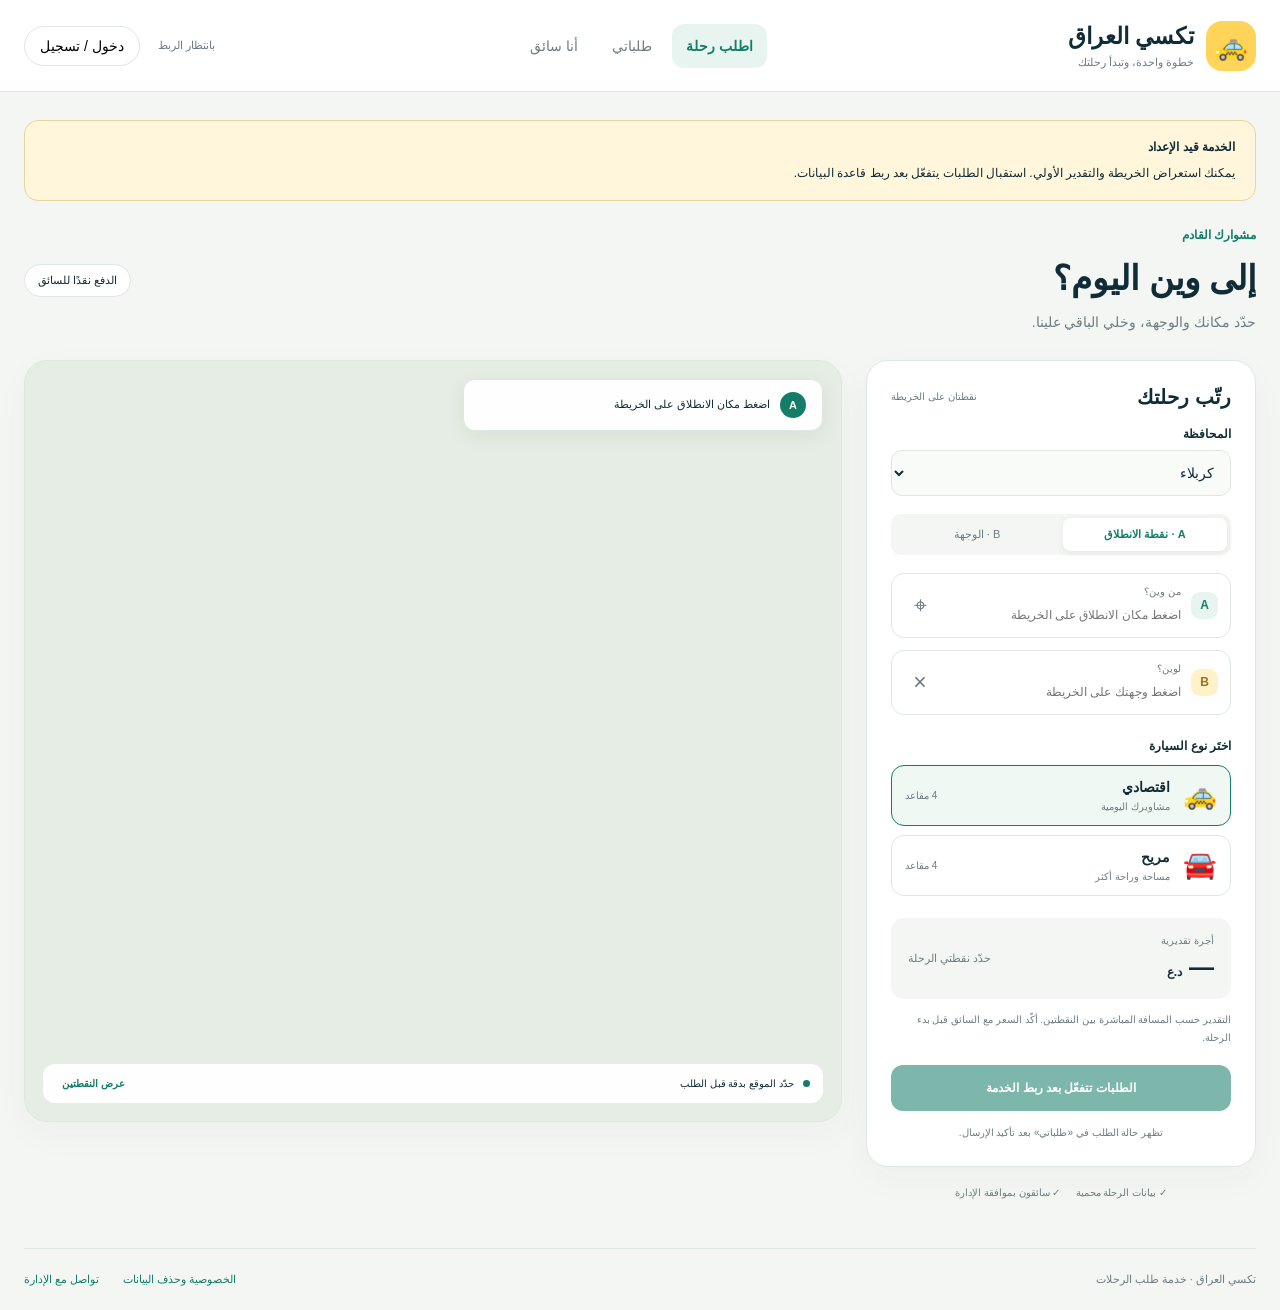
==== index.html @ 9243e73b "Add files via upload" ====
<!doctype html>
<html lang="ar" dir="rtl">
<head>
<meta charset="utf-8">
<meta name="viewport" content="width=device-width, initial-scale=1, viewport-fit=cover">
<meta name="theme-color" content="#102c37">
<meta name="description" content="تكسي العراق لطلب الرحلات ومتابعتها بين الزبون والسائق.">
<title>تكسي العراق — رحلتك تبدأ هنا</title>
<link rel="stylesheet" href="vendor/leaflet.css">
<link rel="stylesheet" href="styles.css">
<script defer src="vendor/leaflet.js"></script>
<script defer src="vendor/supabase.js"></script>
<script defer src="config.js"></script>
<script defer src="app.js"></script>
</head>
<body>
<header class="topbar">
 <a href="#book" class="brand" data-view="book"><span class="brand-icon">🚕</span><span>تكسي العراق<small>خطوة واحدة، وتبدأ رحلتك</small></span></a>
 <nav class="desktop-nav" aria-label="التنقل الرئيسي">
  <button data-view="book" class="selected">اطلب رحلة</button><button data-view="orders">طلباتي</button><button data-view="driver">أنا سائق</button><button data-view="admin" class="admin-only" hidden>الإدارة</button>
 </nav>
 <div class="header-actions"><span id="connectionBadge" class="connection">بانتظار الربط</span><button id="accountButton" class="avatar-button" data-action="account">دخول / تسجيل</button></div>
</header>
<main class="shell">
 <aside id="setupNotice" class="notice" hidden><strong>الخدمة قيد الإعداد</strong><span>يمكنك استعراض الخريطة والتقدير الأولي. استقبال الطلبات يتفعّل بعد ربط قاعدة البيانات.</span></aside>
 <section data-page="book" class="page">
  <div class="page-heading"><div><p class="eyebrow">مشوارك القادم</p><h1>إلى وين اليوم؟</h1><p>حدّد مكانك والوجهة، وخلي الباقي علينا.</p></div><span class="pill">الدفع نقدًا للسائق</span></div>
  <div class="booking-grid">
   <div class="booking-column">
    <section id="currentRide" class="card" hidden></section>
    <section class="card booking-card" id="bookingFields">
     <div class="card-title"><h2>رتّب رحلتك</h2><span class="step-label">نقطتان على الخريطة</span></div>
     <label class="field">المحافظة<select id="regionSelect"></select></label>
     <div class="map-mode" role="group" aria-label="اختيار نقطة الخريطة"><button data-map-mode="pickup" class="active">A · نقطة الانطلاق</button><button data-map-mode="destination">B · الوجهة</button></div>
     <div class="route-field"><span class="route-dot pickup-dot">A</span><label>من وين؟<input id="pickup" maxlength="200" placeholder="اضغط مكان الانطلاق على الخريطة" autocomplete="off"></label><button type="button" class="icon-button" data-action="locate" aria-label="استخدم موقعي">⌖</button></div>
     <div class="route-field"><span class="route-dot destination-dot">B</span><label>لوين؟<input id="destination" maxlength="200" placeholder="اضغط وجهتك على الخريطة" autocomplete="off"></label><button type="button" class="icon-button" data-action="clear-route" aria-label="مسح النقطتين">×</button></div>
     <h3 class="small-heading">اختَر نوع السيارة</h3>
     <div class="service-options"><button data-service="economy" class="service active"><span>🚕</span><div><strong>اقتصادي</strong><small>مشاويرك اليومية</small></div><b>4 مقاعد</b></button><button data-service="comfort" class="service"><span>🚘</span><div><strong>مريح</strong><small>مساحة وراحة أكثر</small></div><b>4 مقاعد</b></button></div>
     <div class="fare-box"><div><small>أجرة تقديرية</small><strong id="fareValue">— <em>د.ع</em></strong></div><span id="distanceValue">حدّد نقطتي الرحلة</span></div>
     <p class="fine-print">التقدير حسب المسافة المباشرة بين النقطتين. أكّد السعر مع السائق قبل بدء الرحلة.</p>
     <button id="bookButton" class="button primary full" data-action="book">تأكيد طلب الرحلة <span>←</span></button>
     <p id="bookingHelp" class="muted centered">تظهر حالة الطلب في «طلباتي» بعد تأكيد الإرسال.</p>
    </section>
    <div class="trust-row"><span>✓ بيانات الرحلة محمية</span><span>✓ سائقون بموافقة الإدارة</span></div>
   </div>
   <section class="map-card"><div id="customerMap" aria-label="خريطة اختيار الانطلاق والوجهة"></div><div class="map-tip" id="mapTip"><b>A</b> اضغط مكان الانطلاق على الخريطة</div><div class="map-bottom"><span class="live-dot"></span> حدّد الموقع بدقة قبل الطلب <button data-action="fit-route">عرض النقطتين</button></div></section>
  </div>
 </section>
 <section data-page="orders" class="page" hidden><div class="page-heading"><div><p class="eyebrow">كل مشاويرك بمكان واحد</p><h1>طلباتي</h1><p>تابع السائق وحالة رحلتك.</p></div><button class="button outline" data-action="refresh">↻ تحديث</button></div><div id="customerOrdersList" class="ride-list"></div></section>
 <section data-page="driver" class="page" hidden>
  <div class="page-heading"><div><p class="eyebrow">شريك الطريق</p><h1>لوحة السائق</h1><p>طلبات محافظتك، ورحلتك الحالية، وحصيلتك.</p></div><button id="onlineToggle" class="button outline" data-action="online">غير متصل</button></div>
  <div id="driverGate" class="notice" hidden></div>
  <div id="driverContent" hidden>
   <div class="stats-grid"><article><small>رحلات مكتملة</small><strong id="statTrips">—</strong></article><article><small>قيمة رحلات اليوم</small><strong id="statToday">—</strong></article><article><small>قيمة الرحلات المكتملة</small><strong id="statEarnings">—</strong></article></div>
   <div class="driver-grid"><div><section class="card"><h2>رحلتك الحالية</h2><div id="driverCurrentOrder"></div></section><section class="card location-card"><div><h3>مشاركة موقعي أثناء العمل</h3><p>اختياري. يشوفه زبون الرحلة الحالية أثناء فتح الصفحة.</p></div><input id="shareLocation" type="checkbox" aria-label="مشاركة موقع السائق"></section><div id="driverMap" class="driver-map" aria-label="خريطة السائق"></div></div><section class="card"><div class="card-title"><h2>طلبات متاحة</h2><span class="pill" id="driverRegionLabel"></span></div><div id="driverAvailableOrders"></div></section></div>
   <section class="card history-card"><h2>سجل الرحلات <small class="muted">آخر 100 رحلة</small></h2><div id="driverHistory" class="ride-list"></div></section>
  </div>
 </section>
 <section data-page="profile" class="page" hidden><div class="page-heading"><div><p class="eyebrow">حسابك</p><h1>ملفي الشخصي</h1></div><button class="button outline" data-action="logout">تسجيل خروج</button></div><div id="profileGate"></div><form id="profileForm" class="card profile-form" hidden><p id="profileRole" class="pill"></p><label class="field">الاسم الكامل<input name="full_name" maxlength="80" required minlength="2" autocomplete="name"></label><label class="field">رقم الهاتف<input name="phone" inputmode="tel" dir="ltr" maxlength="20" required autocomplete="tel"></label><label class="field">المحافظة<select name="governorate" class="region-select"></select></label><div id="vehicleFields"><label class="field">نوع وموديل السيارة<input name="car_make" maxlength="80" placeholder="مثل تويوتا كورولا 2022"></label><label class="field">رقم لوحة السيارة<input name="plate" maxlength="30"></label></div><button class="button primary full" type="submit">حفظ التغييرات</button><button class="text-button danger" type="button" data-action="delete-account">طلب حذف حسابي وبياناتي</button></form></section>
 <section data-page="admin" class="page" hidden><div class="page-heading"><div><p class="eyebrow">إدارة الخدمة</p><h1>لوحة الإدارة</h1></div><button class="button outline" data-action="refresh">↻ تحديث</button></div><div id="adminGate"></div><div id="adminContent" hidden><div class="stats-grid"><article><small>طلبات نشطة</small><strong id="adminActive">—</strong></article><article><small>حسابات السائقين</small><strong id="adminDrivers">—</strong></article><article><small>بانتظار الموافقة</small><strong id="adminPending">—</strong></article></div><div class="admin-grid"><section class="card"><h2>حسابات السائقين</h2><div id="adminDriversList"></div></section><section class="card"><h2>إعداد التسعيرات</h2><p class="muted">تسعيرة تقديرية للمشاوير الجديدة بالدينار العراقي.</p><div id="faresEditor"></div></section></div><section class="card"><h2>طلبات حذف الحساب</h2><div id="deletionRequests"></div></section><section class="card"><h2>آخر 100 طلب</h2><div id="adminRides" class="ride-list"></div></section></div></section>
 <footer class="site-footer"><span>تكسي العراق · خدمة طلب الرحلات</span><a href="privacy-policy.html">الخصوصية وحذف البيانات</a><a href="mailto:mnthrahmed9@gmail.com">تواصل مع الإدارة</a></footer>
</main>
<nav class="mobile-nav" aria-label="التنقل السفلي"><button data-view="book">⌖<span>اطلب رحلة</span></button><button data-view="orders">▤<span>طلباتي</span></button><button data-view="driver">🚕<span>السائق</span></button><button data-view="profile">◉<span>حسابي</span></button></nav>
<dialog id="authDialog" class="auth-dialog"><div class="auth-top"><span class="brand-icon">🚕</span><button class="icon-button" data-action="close-auth" aria-label="إغلاق">×</button></div><h2 id="authTitle">أهلًا برجعتك</h2><p id="authSubtitle" class="muted">سجّل دخولك حتى تطلب وتتابع الرحلة.</p><div id="authTabs" class="auth-tabs"><button data-auth-mode="login" class="active">تسجيل دخول</button><button data-auth-mode="signup">حساب جديد</button></div><form id="authForm"><div id="signupFields" hidden><div class="role-options"><label><input type="radio" name="role" value="customer" checked> أنا زبون</label><label><input type="radio" name="role" value="driver"> أنا سائق</label></div><label class="field">اسمك<input name="full_name" maxlength="80" minlength="2" autocomplete="name"></label><label class="field">رقم الهاتف<input name="phone" inputmode="tel" dir="ltr" maxlength="20" autocomplete="tel"></label><label class="field">المحافظة<select name="governorate" class="region-select"></select></label><div id="signupVehicle" hidden><label class="field">نوع وموديل السيارة<input name="car_make" maxlength="80"></label><label class="field">رقم اللوحة<input name="plate" maxlength="30"></label><p class="fine-print">حساب السائق يتفعّل بعد موافقة الإدارة.</p></div></div><label class="field" id="emailField">البريد الإلكتروني<input name="email" type="email" dir="ltr" autocomplete="email"></label><label class="field" id="passwordField">كلمة المرور<input name="password" type="password" minlength="8" autocomplete="current-password"></label><button type="submit" id="authSubmit" class="button primary full">دخول</button><button type="button" class="text-button" data-action="forgot-password" id="forgotPassword">نسيت كلمة المرور؟</button><p class="fine-print">بإنشاء الحساب تقرّ باطلاعك على <a href="privacy-policy.html">سياسة الخصوصية</a>.</p></form><p id="authMessage" role="status" class="form-message"></p></dialog>
<div id="toast" class="toast" role="status" aria-live="polite"></div>
</body>
</html>
---- styles.css ----
:root{--ink:#102c37;--muted:#6d7d82;--green:#137d68;--green-light:#e7f4ef;--yellow:#ffd458;--paper:#f4f6f3;--line:#dfe7e2;--red:#b84343;--shadow:0 12px 36px #143b2f09;font-family:Tahoma,Arial,sans-serif;color:var(--ink);background:var(--paper);font-size:14px}
*{box-sizing:border-box}body{margin:0}button,input,select{font:inherit}button,a,input,select{-webkit-tap-highlight-color:transparent}button{cursor:pointer}button:disabled{cursor:wait;opacity:.55}button:focus-visible,a:focus-visible{outline:3px solid #e6ad12;outline-offset:3px}a{color:var(--green);text-decoration:none}button{border:0}h1,h2,h3,p{margin-top:0}h1{font-size:34px;line-height:1.4;margin-bottom:8px}h2{font-size:20px;margin-bottom:18px}h3{font-size:15px}p{line-height:1.8}small{font-size:12px}[hidden]{display:none!important}.topbar{min-height:92px;background:#fff;display:flex;align-items:center;justify-content:space-between;padding:14px max(24px,calc((100vw - 1400px)/2));gap:24px;border-bottom:1px solid var(--line)}.brand{display:flex;align-items:center;gap:12px;font-size:23px;font-weight:800;color:var(--ink);white-space:nowrap}.brand small{display:block;font-size:11px;font-weight:400;color:var(--muted);margin-top:6px}.brand-icon{display:grid;place-items:center;width:50px;height:50px;background:var(--yellow);border-radius:16px;font-size:27px}.desktop-nav{display:flex;gap:6px}.desktop-nav button{background:transparent;color:var(--muted);padding:14px;border-radius:12px}.desktop-nav button.selected{background:var(--green-light);color:var(--green);font-weight:bold}.header-actions{display:flex;align-items:center;gap:18px}.connection{font-size:11px;color:var(--muted)}.connection.online{color:var(--green)}.avatar-button{border:1px solid var(--line);border-radius:30px;padding:11px 15px;background:#fff;max-width:180px;white-space:nowrap;overflow:hidden;text-overflow:ellipsis}.shell{max-width:1448px;padding:28px 24px 0;margin:auto}.page-heading{display:flex;align-items:center;justify-content:space-between;gap:18px;margin-bottom:24px}.page-heading p{color:var(--muted);margin-bottom:0}.page-heading .eyebrow{color:var(--green);font-weight:bold;font-size:12px;margin-bottom:8px}.pill{display:inline-block;border:1px solid var(--line);background:#fff;border-radius:30px;padding:9px 13px;font-size:11px;white-space:nowrap}.booking-grid{display:grid;grid-template-columns:390px minmax(0,1fr);gap:24px;align-items:start}.card{background:#fff;border:1px solid var(--line);border-radius:22px;padding:24px;box-shadow:var(--shadow);margin-bottom:20px}.card-title{display:flex;align-items:center;justify-content:space-between;gap:10px;margin-bottom:10px}.card-title h2{margin:0}.step-label{font-size:10px;color:var(--muted)}.field{display:flex;flex-direction:column;gap:9px;font-size:12px;font-weight:bold;margin:18px 0}.field input,.field select{width:100%;border:1px solid var(--line);background:#f9fbf9;padding:13px 12px;min-height:46px;border-radius:11px;color:var(--ink);outline:none;font-weight:normal;font-size:14px}.field input:focus,.field select:focus,.route-field input:focus{border-color:var(--green);box-shadow:0 0 0 3px #137d6810}.map-mode{display:flex;border-radius:10px;background:var(--paper);padding:4px;gap:4px;margin-bottom:18px}.map-mode button{flex:1;background:transparent;border-radius:8px;padding:10px 4px;font-size:11px;color:var(--muted)}.map-mode .active{background:#fff;box-shadow:0 2px 8px #132b1712;color:var(--green);font-weight:bold}.route-field{display:flex;align-items:center;gap:10px;border:1px solid var(--line);border-radius:13px;padding:12px;margin-top:12px}.route-field label{min-width:0;flex:1;font-size:10px;color:var(--muted)}.route-field input{width:100%;min-width:0;border:0;margin-top:8px;padding:3px 0;background:transparent;color:var(--ink);font-size:12px;outline:none}.route-dot{display:grid;place-items:center;width:27px;height:27px;border-radius:9px;font-weight:bold;font-size:12px;flex-shrink:0}.pickup-dot{background:var(--green-light);color:var(--green)}.destination-dot{background:#fff2c8;color:#97751f}.icon-button{display:grid;place-items:center;background:transparent;color:var(--muted);width:32px;height:32px;border-radius:9px;font-size:23px;flex-shrink:0}.icon-button:hover{background:var(--paper)}.small-heading{font-size:12px;margin:24px 0 12px}.service-options{display:grid;gap:9px}.service{display:flex;text-align:right;align-items:center;gap:13px;padding:13px;background:#fff;border:1px solid var(--line);border-radius:13px;color:var(--ink)}.service.active{background:#f0f8f4;border-color:var(--green)}.service>span{font-size:27px}.service>div{flex:1}.service strong,.service small{display:block}.service small{color:var(--muted);font-size:10px;margin-top:6px}.service>b{font-size:10px;font-weight:normal;color:var(--muted)}.fare-box{display:flex;align-items:center;justify-content:space-between;gap:10px;background:var(--paper);padding:17px;border-radius:13px;margin-top:22px}.fare-box small{display:block;color:var(--muted);font-size:10px}.fare-box strong{font-size:25px;display:block;margin-top:7px}.fare-box em{font-size:12px;font-style:normal}.fare-box>span{font-size:11px;color:var(--muted)}.fine-print{font-size:10px;color:var(--muted);line-height:1.8;margin:12px 0 18px}.button{display:inline-flex;align-items:center;justify-content:center;gap:12px;border-radius:12px;padding:13px 18px;min-height:46px;font-weight:bold;font-size:12px}.button.primary{background:var(--green);color:#fff}.button.primary:hover{background:#0d6756}.button.outline{background:#fff;border:1px solid var(--line);color:var(--ink)}.button.warning{background:var(--yellow);color:var(--ink)}.button.danger{background:#fbeaea;color:var(--red)}.full{width:100%;justify-content:space-between}.full:not(:has(span)){justify-content:center}.muted{color:var(--muted);font-size:12px}.centered{text-align:center;font-size:10px;margin:13px 0 0}.trust-row{display:flex;gap:15px;justify-content:center;color:var(--muted);font-size:10px;margin:12px 0}.map-card{position:sticky;top:24px;min-height:700px;border:1px solid var(--line);border-radius:23px;overflow:hidden;background:#e6ede4;box-shadow:var(--shadow)}#customerMap{height:760px;width:100%;z-index:0}.map-tip{position:absolute;z-index:500;top:18px;right:18px;left:18px;max-width:360px;background:#fffffff5;border:1px solid var(--line);box-shadow:0 5px 20px #11332212;padding:12px 16px;display:flex;align-items:center;gap:10px;border-radius:12px;font-size:11px;pointer-events:none}.map-tip b{display:grid;place-items:center;background:var(--green);color:#fff;width:26px;height:26px;border-radius:50%}.map-bottom{position:absolute;bottom:18px;left:18px;right:18px;z-index:500;display:flex;align-items:center;gap:9px;background:#fffffff0;border-radius:12px;padding:13px;font-size:10px}.map-bottom button{background:transparent;color:var(--green);margin-right:auto;font-size:10px;font-weight:bold}.live-dot{width:7px;height:7px;border-radius:50%;background:var(--green)}.kokton-marker{width:36px;height:36px;background:var(--green);border:3px solid white;border-radius:50% 50% 50% 5%;transform:rotate(-45deg);box-shadow:0 3px 12px #102c3730;display:grid;place-items:center}.kokton-marker span{transform:rotate(45deg);color:white;font:bold 14px Arial}.notice{border:1px solid #e8d59a;background:#fff6dc;border-radius:14px;padding:16px 20px;margin-bottom:24px;font-size:12px;line-height:1.8}.notice strong{display:block;margin-bottom:4px}.stats-grid{display:grid;grid-template-columns:repeat(3,1fr);gap:18px;margin-bottom:24px}.stats-grid article{border:1px solid var(--line);border-radius:16px;background:#fff;padding:22px}.stats-grid small{color:var(--muted)}.stats-grid strong{display:block;font-size:27px;margin-top:12px}.driver-grid{display:grid;grid-template-columns:1fr 1fr;gap:24px;align-items:start}.driver-map{height:280px;border-radius:18px;border:1px solid var(--line);z-index:0;margin-bottom:20px}.location-card{display:flex;align-items:center;gap:15px;padding:18px}.location-card div{flex:1}.location-card h3{font-size:12px;margin-bottom:5px}.location-card p{font-size:10px;color:var(--muted);margin:0}.location-card input{width:22px;height:22px;accent-color:var(--green)}.ride-list{display:grid;grid-template-columns:repeat(2,minmax(0,1fr));gap:18px}.ride-card{border:1px solid var(--line);border-radius:15px;padding:18px;background:#fff;margin-bottom:12px;overflow-wrap:anywhere}.ride-head{display:flex;justify-content:space-between;gap:12px;align-items:center;margin-bottom:15px}.ride-head strong{font-size:13px}.status-badge{font-size:10px;padding:6px 9px;border-radius:15px;white-space:nowrap;background:#fff4cb;color:#876714}.status-badge.completed{background:var(--green-light);color:var(--green)}.status-badge.cancelled{background:#fbeaea;color:var(--red)}.status-badge.ongoing,.status-badge.accepted,.status-badge.arrived{background:#eaf0fb;color:#386c94}.ride-meta{font-size:12px;line-height:2.1;color:var(--muted)}.ride-meta b{color:var(--ink);font-weight:normal}.ride-price{display:flex;justify-content:space-between;gap:10px;align-items:center;border-top:1px dashed var(--line);padding-top:12px;margin-top:12px;font-size:16px;font-weight:bold}.ride-price small{font-size:10px;font-weight:normal;color:var(--muted)}.ride-actions{display:flex;flex-wrap:wrap;gap:8px;margin-top:15px}.ride-actions .button{padding:10px 14px;min-height:39px;font-size:11px}.empty-state{text-align:center;padding:32px 16px;color:var(--muted);font-size:12px;line-height:1.9;grid-column:1/-1}.empty-state .big{font-size:32px;margin-bottom:10px}.empty-state strong{display:block;color:var(--ink);margin-bottom:6px}.history-card h2 small{font-weight:normal;font-size:10px}.profile-form{max-width:620px;margin:auto}.text-button{display:block;margin:15px auto 0;padding:8px;background:transparent;color:var(--green);font-size:12px}.danger{color:var(--red)}.admin-grid{display:grid;grid-template-columns:1.3fr 1fr;gap:24px}.fare-editor{border-top:1px solid var(--line);padding-top:16px;margin-top:18px}.fare-inputs{display:grid;grid-template-columns:repeat(3,1fr);gap:8px}.fare-inputs .field{font-size:10px}.fare-inputs input{font-size:12px;min-width:0}.site-footer{border-top:1px solid var(--line);margin-top:38px;padding:24px 0;display:flex;flex-wrap:wrap;gap:24px;color:var(--muted);font-size:11px}.site-footer>span{margin-left:auto}.mobile-nav{display:none}.auth-dialog{border:0;border-radius:23px;width:min(480px,calc(100% - 28px));padding:28px;max-height:90dvh;overflow:auto;color:var(--ink);box-shadow:0 20px 100px #001b2b40}.auth-dialog::backdrop{background:#0c283b90;backdrop-filter:blur(5px)}.auth-top{display:flex;align-items:center;justify-content:space-between;margin-bottom:22px}.auth-dialog h2{font-size:25px;margin-bottom:8px}.auth-tabs{display:flex;background:var(--paper);border-radius:11px;padding:4px;margin:22px 0}.auth-tabs button{flex:1;background:transparent;border-radius:8px;padding:12px;color:var(--muted);font-size:12px}.auth-tabs button.active{background:#fff;color:var(--green);font-weight:bold;box-shadow:0 2px 8px #0000000a}.role-options{display:flex;gap:12px;font-size:12px;justify-content:space-around;margin-bottom:10px}.role-options input{accent-color:var(--green)}.form-message{font-size:12px;color:var(--green);line-height:1.8}.toast{position:fixed;bottom:28px;left:50%;transform:translate(-50%,20px);background:var(--ink);color:white;padding:15px 23px;border-radius:13px;box-shadow:0 6px 30px #102c3733;z-index:2000;opacity:0;pointer-events:none;transition:.2s;font-size:12px;max-width:calc(100% - 28px);line-height:1.8;text-align:center}.toast.show{opacity:1;transform:translate(-50%,0)}.phone-link{direction:ltr;display:inline-block}.card .button+.button{margin-right:0}.admin-user{border-bottom:1px solid var(--line);padding:16px 0}.admin-user:last-child{border-bottom:0}.admin-user p{margin:6px 0;font-size:11px;color:var(--muted)}
@media(max-width:1100px){.desktop-nav{display:none}.booking-grid{grid-template-columns:360px minmax(0,1fr)}.topbar{padding-inline:24px}.map-card{min-height:700px}}
@media(max-width:760px){:root{font-size:14px}.topbar{min-height:76px;padding:12px 16px;gap:10px}.brand{font-size:18px;gap:9px}.brand-icon{width:42px;height:42px;border-radius:13px;font-size:23px}.brand small{font-size:9px}.header-actions{gap:8px}.connection{display:none}.avatar-button{font-size:10px;padding:10px 12px;max-width:125px}.shell{padding:22px 14px 85px}.page-heading{margin-bottom:20px;align-items:flex-end}.page-heading h1{font-size:27px}.page-heading p:not(.eyebrow){font-size:11px}.page-heading .pill{font-size:9px;padding:8px}.booking-grid{display:flex;flex-direction:column;gap:16px}.map-card{position:relative;top:auto;min-height:0;width:100%;order:-1;border-radius:18px}#customerMap{height:330px}.map-tip{font-size:10px;padding:9px;top:12px;right:12px;left:55px}.map-tip b{width:22px;height:22px}.map-bottom{font-size:9px;bottom:12px;right:12px;left:12px;padding:9px}.map-bottom button{font-size:9px}.booking-column{width:100%}.card{padding:20px;border-radius:18px;margin-bottom:16px}.notice{font-size:11px;padding:13px 15px;margin-bottom:18px}.driver-grid,.admin-grid{grid-template-columns:1fr;gap:0}.stats-grid{gap:9px}.stats-grid article{padding:15px 10px;border-radius:13px}.stats-grid small{font-size:9px}.stats-grid strong{font-size:21px;overflow-wrap:anywhere}.ride-list{grid-template-columns:1fr;gap:8px}.site-footer{font-size:10px;gap:14px;justify-content:center}.site-footer>span{width:100%;text-align:center;margin:0}.mobile-nav{display:flex;position:fixed;bottom:0;left:0;right:0;padding:8px 8px max(8px,env(safe-area-inset-bottom));z-index:1000;background:#fffffff5;border-top:1px solid var(--line);box-shadow:0 -5px 25px #102c3708}.mobile-nav button{flex:1;background:transparent;color:var(--muted);font-size:19px;border-radius:10px;padding:6px 0}.mobile-nav span{display:block;font-size:9px;margin-top:4px}.mobile-nav .selected{background:var(--green-light);color:var(--green)}.toast{bottom:90px;width:max-content;max-width:calc(100% - 28px)}.trust-row{font-size:9px;gap:12px}.auth-dialog{padding:22px}.fare-inputs{grid-template-columns:1fr}.fare-inputs .field{margin:6px 0}.page-heading>.button{padding:10px;min-height:40px;font-size:10px}.page{scroll-margin-top:12px}}
@media(prefers-reduced-motion:reduce){*{scroll-behavior:auto!important;transition:none!important}}
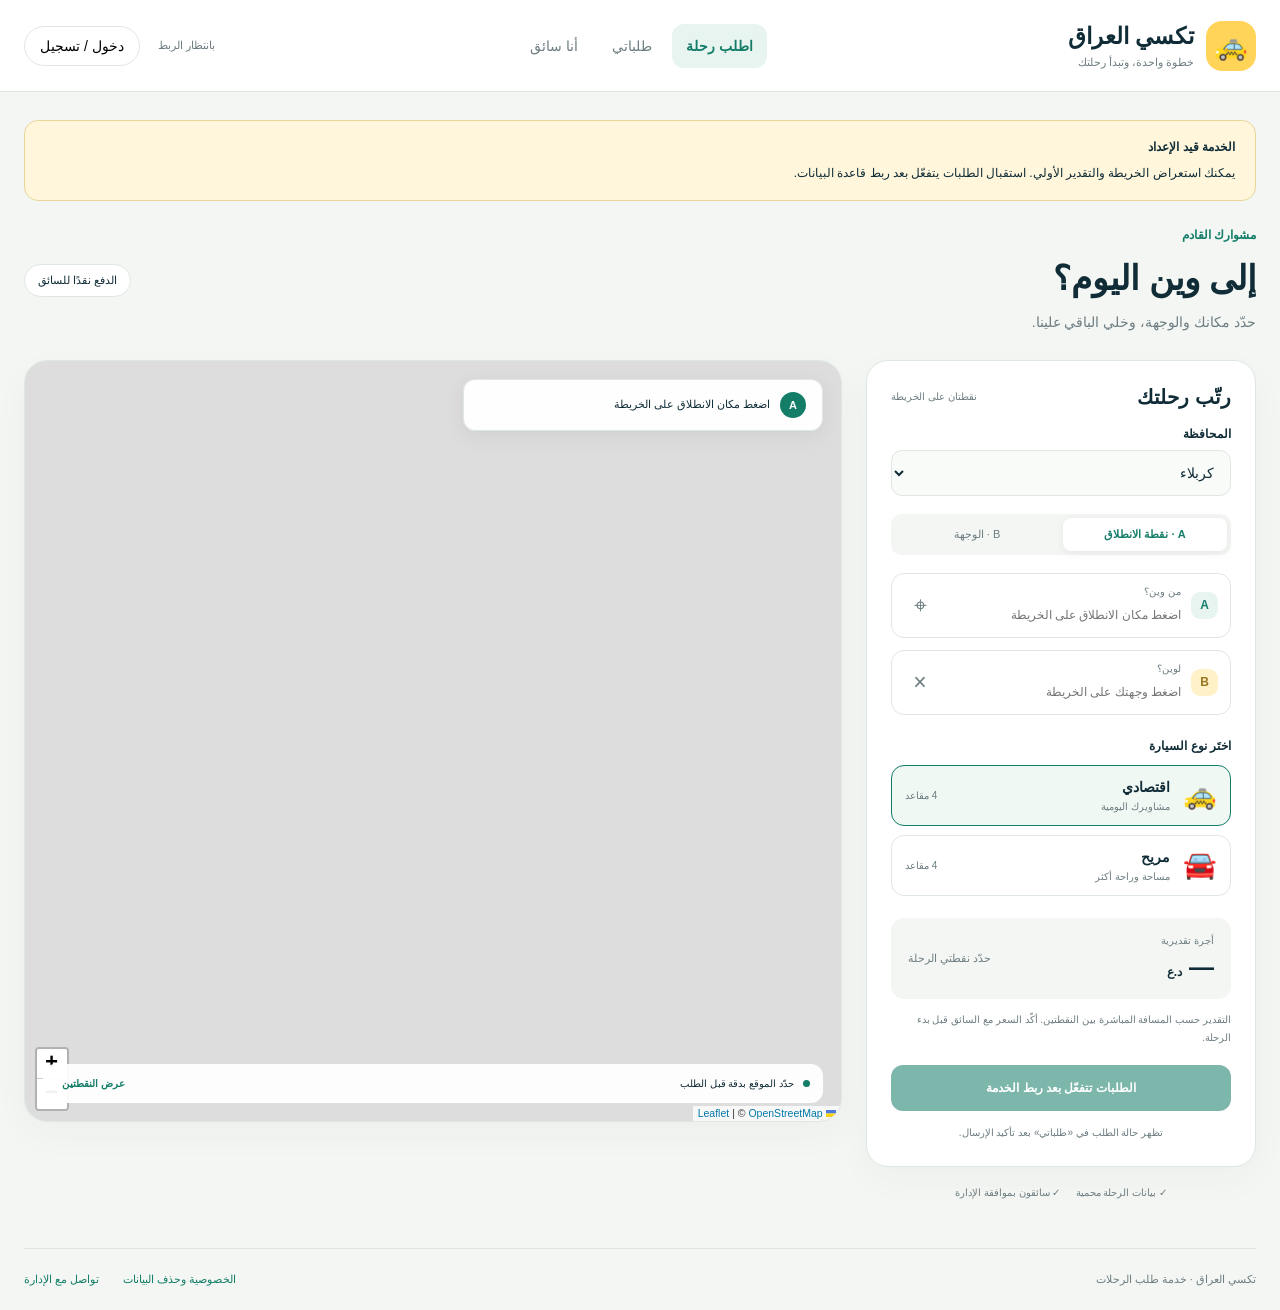
==== commit 09ef19ab: "Add files via upload" ====
--- a/index.html
+++ b/index.html
@@ -6,10 +6,10 @@
 <meta name="theme-color" content="#102c37">
 <meta name="description" content="تكسي العراق لطلب الرحلات ومتابعتها بين الزبون والسائق.">
 <title>تكسي العراق — رحلتك تبدأ هنا</title>
-<link rel="stylesheet" href="vendor/leaflet.css">
+<link rel="stylesheet" href="leaflet.css">
 <link rel="stylesheet" href="styles.css">
-<script defer src="vendor/leaflet.js"></script>
-<script defer src="vendor/supabase.js"></script>
+<script defer src="leaflet.js"></script>
+<script defer src="supabase.js"></script>
 <script defer src="config.js"></script>
 <script defer src="app.js"></script>
 </head>
--- a/leaflet.css
+++ b/leaflet.css
@@ -0,0 +1,661 @@
+/* required styles */
+
+.leaflet-pane,
+.leaflet-tile,
+.leaflet-marker-icon,
+.leaflet-marker-shadow,
+.leaflet-tile-container,
+.leaflet-pane > svg,
+.leaflet-pane > canvas,
+.leaflet-zoom-box,
+.leaflet-image-layer,
+.leaflet-layer {
+	position: absolute;
+	left: 0;
+	top: 0;
+	}
+.leaflet-container {
+	overflow: hidden;
+	}
+.leaflet-tile,
+.leaflet-marker-icon,
+.leaflet-marker-shadow {
+	-webkit-user-select: none;
+	   -moz-user-select: none;
+	        user-select: none;
+	  -webkit-user-drag: none;
+	}
+/* Prevents IE11 from highlighting tiles in blue */
+.leaflet-tile::selection {
+	background: transparent;
+}
+/* Safari renders non-retina tile on retina better with this, but Chrome is worse */
+.leaflet-safari .leaflet-tile {
+	image-rendering: -webkit-optimize-contrast;
+	}
+/* hack that prevents hw layers "stretching" when loading new tiles */
+.leaflet-safari .leaflet-tile-container {
+	width: 1600px;
+	height: 1600px;
+	-webkit-transform-origin: 0 0;
+	}
+.leaflet-marker-icon,
+.leaflet-marker-shadow {
+	display: block;
+	}
+/* .leaflet-container svg: reset svg max-width decleration shipped in Joomla! (joomla.org) 3.x */
+/* .leaflet-container img: map is broken in FF if you have max-width: 100% on tiles */
+.leaflet-container .leaflet-overlay-pane svg {
+	max-width: none !important;
+	max-height: none !important;
+	}
+.leaflet-container .leaflet-marker-pane img,
+.leaflet-container .leaflet-shadow-pane img,
+.leaflet-container .leaflet-tile-pane img,
+.leaflet-container img.leaflet-image-layer,
+.leaflet-container .leaflet-tile {
+	max-width: none !important;
+	max-height: none !important;
+	width: auto;
+	padding: 0;
+	}
+
+.leaflet-container img.leaflet-tile {
+	/* See: https://bugs.chromium.org/p/chromium/issues/detail?id=600120 */
+	mix-blend-mode: plus-lighter;
+}
+
+.leaflet-container.leaflet-touch-zoom {
+	-ms-touch-action: pan-x pan-y;
+	touch-action: pan-x pan-y;
+	}
+.leaflet-container.leaflet-touch-drag {
+	-ms-touch-action: pinch-zoom;
+	/* Fallback for FF which doesn't support pinch-zoom */
+	touch-action: none;
+	touch-action: pinch-zoom;
+}
+.leaflet-container.leaflet-touch-drag.leaflet-touch-zoom {
+	-ms-touch-action: none;
+	touch-action: none;
+}
+.leaflet-container {
+	-webkit-tap-highlight-color: transparent;
+}
+.leaflet-container a {
+	-webkit-tap-highlight-color: rgba(51, 181, 229, 0.4);
+}
+.leaflet-tile {
+	filter: inherit;
+	visibility: hidden;
+	}
+.leaflet-tile-loaded {
+	visibility: inherit;
+	}
+.leaflet-zoom-box {
+	width: 0;
+	height: 0;
+	-moz-box-sizing: border-box;
+	     box-sizing: border-box;
+	z-index: 800;
+	}
+/* workaround for https://bugzilla.mozilla.org/show_bug.cgi?id=888319 */
+.leaflet-overlay-pane svg {
+	-moz-user-select: none;
+	}
+
+.leaflet-pane         { z-index: 400; }
+
+.leaflet-tile-pane    { z-index: 200; }
+.leaflet-overlay-pane { z-index: 400; }
+.leaflet-shadow-pane  { z-index: 500; }
+.leaflet-marker-pane  { z-index: 600; }
+.leaflet-tooltip-pane   { z-index: 650; }
+.leaflet-popup-pane   { z-index: 700; }
+
+.leaflet-map-pane canvas { z-index: 100; }
+.leaflet-map-pane svg    { z-index: 200; }
+
+.leaflet-vml-shape {
+	width: 1px;
+	height: 1px;
+	}
+.lvml {
+	behavior: url(#default#VML);
+	display: inline-block;
+	position: absolute;
+	}
+
+
+/* control positioning */
+
+.leaflet-control {
+	position: relative;
+	z-index: 800;
+	pointer-events: visiblePainted; /* IE 9-10 doesn't have auto */
+	pointer-events: auto;
+	}
+.leaflet-top,
+.leaflet-bottom {
+	position: absolute;
+	z-index: 1000;
+	pointer-events: none;
+	}
+.leaflet-top {
+	top: 0;
+	}
+.leaflet-right {
+	right: 0;
+	}
+.leaflet-bottom {
+	bottom: 0;
+	}
+.leaflet-left {
+	left: 0;
+	}
+.leaflet-control {
+	float: left;
+	clear: both;
+	}
+.leaflet-right .leaflet-control {
+	float: right;
+	}
+.leaflet-top .leaflet-control {
+	margin-top: 10px;
+	}
+.leaflet-bottom .leaflet-control {
+	margin-bottom: 10px;
+	}
+.leaflet-left .leaflet-control {
+	margin-left: 10px;
+	}
+.leaflet-right .leaflet-control {
+	margin-right: 10px;
+	}
+
+
+/* zoom and fade animations */
+
+.leaflet-fade-anim .leaflet-popup {
+	opacity: 0;
+	-webkit-transition: opacity 0.2s linear;
+	   -moz-transition: opacity 0.2s linear;
+	        transition: opacity 0.2s linear;
+	}
+.leaflet-fade-anim .leaflet-map-pane .leaflet-popup {
+	opacity: 1;
+	}
+.leaflet-zoom-animated {
+	-webkit-transform-origin: 0 0;
+	    -ms-transform-origin: 0 0;
+	        transform-origin: 0 0;
+	}
+svg.leaflet-zoom-animated {
+	will-change: transform;
+}
+
+.leaflet-zoom-anim .leaflet-zoom-animated {
+	-webkit-transition: -webkit-transform 0.25s cubic-bezier(0,0,0.25,1);
+	   -moz-transition:    -moz-transform 0.25s cubic-bezier(0,0,0.25,1);
+	        transition:         transform 0.25s cubic-bezier(0,0,0.25,1);
+	}
+.leaflet-zoom-anim .leaflet-tile,
+.leaflet-pan-anim .leaflet-tile {
+	-webkit-transition: none;
+	   -moz-transition: none;
+	        transition: none;
+	}
+
+.leaflet-zoom-anim .leaflet-zoom-hide {
+	visibility: hidden;
+	}
+
+
+/* cursors */
+
+.leaflet-interactive {
+	cursor: pointer;
+	}
+.leaflet-grab {
+	cursor: -webkit-grab;
+	cursor:    -moz-grab;
+	cursor:         grab;
+	}
+.leaflet-crosshair,
+.leaflet-crosshair .leaflet-interactive {
+	cursor: crosshair;
+	}
+.leaflet-popup-pane,
+.leaflet-control {
+	cursor: auto;
+	}
+.leaflet-dragging .leaflet-grab,
+.leaflet-dragging .leaflet-grab .leaflet-interactive,
+.leaflet-dragging .leaflet-marker-draggable {
+	cursor: move;
+	cursor: -webkit-grabbing;
+	cursor:    -moz-grabbing;
+	cursor:         grabbing;
+	}
+
+/* marker & overlays interactivity */
+.leaflet-marker-icon,
+.leaflet-marker-shadow,
+.leaflet-image-layer,
+.leaflet-pane > svg path,
+.leaflet-tile-container {
+	pointer-events: none;
+	}
+
+.leaflet-marker-icon.leaflet-interactive,
+.leaflet-image-layer.leaflet-interactive,
+.leaflet-pane > svg path.leaflet-interactive,
+svg.leaflet-image-layer.leaflet-interactive path {
+	pointer-events: visiblePainted; /* IE 9-10 doesn't have auto */
+	pointer-events: auto;
+	}
+
+/* visual tweaks */
+
+.leaflet-container {
+	background: #ddd;
+	outline-offset: 1px;
+	}
+.leaflet-container a {
+	color: #0078A8;
+	}
+.leaflet-zoom-box {
+	border: 2px dotted #38f;
+	background: rgba(255,255,255,0.5);
+	}
+
+
+/* general typography */
+.leaflet-container {
+	font-family: "Helvetica Neue", Arial, Helvetica, sans-serif;
+	font-size: 12px;
+	font-size: 0.75rem;
+	line-height: 1.5;
+	}
+
+
+/* general toolbar styles */
+
+.leaflet-bar {
+	box-shadow: 0 1px 5px rgba(0,0,0,0.65);
+	border-radius: 4px;
+	}
+.leaflet-bar a {
+	background-color: #fff;
+	border-bottom: 1px solid #ccc;
+	width: 26px;
+	height: 26px;
+	line-height: 26px;
+	display: block;
+	text-align: center;
+	text-decoration: none;
+	color: black;
+	}
+.leaflet-bar a,
+.leaflet-control-layers-toggle {
+	background-position: 50% 50%;
+	background-repeat: no-repeat;
+	display: block;
+	}
+.leaflet-bar a:hover,
+.leaflet-bar a:focus {
+	background-color: #f4f4f4;
+	}
+.leaflet-bar a:first-child {
+	border-top-left-radius: 4px;
+	border-top-right-radius: 4px;
+	}
+.leaflet-bar a:last-child {
+	border-bottom-left-radius: 4px;
+	border-bottom-right-radius: 4px;
+	border-bottom: none;
+	}
+.leaflet-bar a.leaflet-disabled {
+	cursor: default;
+	background-color: #f4f4f4;
+	color: #bbb;
+	}
+
+.leaflet-touch .leaflet-bar a {
+	width: 30px;
+	height: 30px;
+	line-height: 30px;
+	}
+.leaflet-touch .leaflet-bar a:first-child {
+	border-top-left-radius: 2px;
+	border-top-right-radius: 2px;
+	}
+.leaflet-touch .leaflet-bar a:last-child {
+	border-bottom-left-radius: 2px;
+	border-bottom-right-radius: 2px;
+	}
+
+/* zoom control */
+
+.leaflet-control-zoom-in,
+.leaflet-control-zoom-out {
+	font: bold 18px 'Lucida Console', Monaco, monospace;
+	text-indent: 1px;
+	}
+
+.leaflet-touch .leaflet-control-zoom-in, .leaflet-touch .leaflet-control-zoom-out  {
+	font-size: 22px;
+	}
+
+
+/* layers control */
+
+.leaflet-control-layers {
+	box-shadow: 0 1px 5px rgba(0,0,0,0.4);
+	background: #fff;
+	border-radius: 5px;
+	}
+.leaflet-control-layers-toggle {
+	background-image: url(layers.png);
+	width: 36px;
+	height: 36px;
+	}
+.leaflet-retina .leaflet-control-layers-toggle {
+	background-image: url(layers-2x.png);
+	background-size: 26px 26px;
+	}
+.leaflet-touch .leaflet-control-layers-toggle {
+	width: 44px;
+	height: 44px;
+	}
+.leaflet-control-layers .leaflet-control-layers-list,
+.leaflet-control-layers-expanded .leaflet-control-layers-toggle {
+	display: none;
+	}
+.leaflet-control-layers-expanded .leaflet-control-layers-list {
+	display: block;
+	position: relative;
+	}
+.leaflet-control-layers-expanded {
+	padding: 6px 10px 6px 6px;
+	color: #333;
+	background: #fff;
+	}
+.leaflet-control-layers-scrollbar {
+	overflow-y: scroll;
+	overflow-x: hidden;
+	padding-right: 5px;
+	}
+.leaflet-control-layers-selector {
+	margin-top: 2px;
+	position: relative;
+	top: 1px;
+	}
+.leaflet-control-layers label {
+	display: block;
+	font-size: 13px;
+	font-size: 1.08333em;
+	}
+.leaflet-control-layers-separator {
+	height: 0;
+	border-top: 1px solid #ddd;
+	margin: 5px -10px 5px -6px;
+	}
+
+/* Default icon URLs */
+.leaflet-default-icon-path { /* used only in path-guessing heuristic, see L.Icon.Default */
+	background-image: url(marker-icon.png);
+	}
+
+
+/* attribution and scale controls */
+
+.leaflet-container .leaflet-control-attribution {
+	background: #fff;
+	background: rgba(255, 255, 255, 0.8);
+	margin: 0;
+	}
+.leaflet-control-attribution,
+.leaflet-control-scale-line {
+	padding: 0 5px;
+	color: #333;
+	line-height: 1.4;
+	}
+.leaflet-control-attribution a {
+	text-decoration: none;
+	}
+.leaflet-control-attribution a:hover,
+.leaflet-control-attribution a:focus {
+	text-decoration: underline;
+	}
+.leaflet-attribution-flag {
+	display: inline !important;
+	vertical-align: baseline !important;
+	width: 1em;
+	height: 0.6669em;
+	}
+.leaflet-left .leaflet-control-scale {
+	margin-left: 5px;
+	}
+.leaflet-bottom .leaflet-control-scale {
+	margin-bottom: 5px;
+	}
+.leaflet-control-scale-line {
+	border: 2px solid #777;
+	border-top: none;
+	line-height: 1.1;
+	padding: 2px 5px 1px;
+	white-space: nowrap;
+	-moz-box-sizing: border-box;
+	     box-sizing: border-box;
+	background: rgba(255, 255, 255, 0.8);
+	text-shadow: 1px 1px #fff;
+	}
+.leaflet-control-scale-line:not(:first-child) {
+	border-top: 2px solid #777;
+	border-bottom: none;
+	margin-top: -2px;
+	}
+.leaflet-control-scale-line:not(:first-child):not(:last-child) {
+	border-bottom: 2px solid #777;
+	}
+
+.leaflet-touch .leaflet-control-attribution,
+.leaflet-touch .leaflet-control-layers,
+.leaflet-touch .leaflet-bar {
+	box-shadow: none;
+	}
+.leaflet-touch .leaflet-control-layers,
+.leaflet-touch .leaflet-bar {
+	border: 2px solid rgba(0,0,0,0.2);
+	background-clip: padding-box;
+	}
+
+
+/* popup */
+
+.leaflet-popup {
+	position: absolute;
+	text-align: center;
+	margin-bottom: 20px;
+	}
+.leaflet-popup-content-wrapper {
+	padding: 1px;
+	text-align: left;
+	border-radius: 12px;
+	}
+.leaflet-popup-content {
+	margin: 13px 24px 13px 20px;
+	line-height: 1.3;
+	font-size: 13px;
+	font-size: 1.08333em;
+	min-height: 1px;
+	}
+.leaflet-popup-content p {
+	margin: 17px 0;
+	margin: 1.3em 0;
+	}
+.leaflet-popup-tip-container {
+	width: 40px;
+	height: 20px;
+	position: absolute;
+	left: 50%;
+	margin-top: -1px;
+	margin-left: -20px;
+	overflow: hidden;
+	pointer-events: none;
+	}
+.leaflet-popup-tip {
+	width: 17px;
+	height: 17px;
+	padding: 1px;
+
+	margin: -10px auto 0;
+	pointer-events: auto;
+
+	-webkit-transform: rotate(45deg);
+	   -moz-transform: rotate(45deg);
+	    -ms-transform: rotate(45deg);
+	        transform: rotate(45deg);
+	}
+.leaflet-popup-content-wrapper,
+.leaflet-popup-tip {
+	background: white;
+	color: #333;
+	box-shadow: 0 3px 14px rgba(0,0,0,0.4);
+	}
+.leaflet-container a.leaflet-popup-close-button {
+	position: absolute;
+	top: 0;
+	right: 0;
+	border: none;
+	text-align: center;
+	width: 24px;
+	height: 24px;
+	font: 16px/24px Tahoma, Verdana, sans-serif;
+	color: #757575;
+	text-decoration: none;
+	background: transparent;
+	}
+.leaflet-container a.leaflet-popup-close-button:hover,
+.leaflet-container a.leaflet-popup-close-button:focus {
+	color: #585858;
+	}
+.leaflet-popup-scrolled {
+	overflow: auto;
+	}
+
+.leaflet-oldie .leaflet-popup-content-wrapper {
+	-ms-zoom: 1;
+	}
+.leaflet-oldie .leaflet-popup-tip {
+	width: 24px;
+	margin: 0 auto;
+
+	-ms-filter: "progid:DXImageTransform.Microsoft.Matrix(M11=0.70710678, M12=0.70710678, M21=-0.70710678, M22=0.70710678)";
+	filter: progid:DXImageTransform.Microsoft.Matrix(M11=0.70710678, M12=0.70710678, M21=-0.70710678, M22=0.70710678);
+	}
+
+.leaflet-oldie .leaflet-control-zoom,
+.leaflet-oldie .leaflet-control-layers,
+.leaflet-oldie .leaflet-popup-content-wrapper,
+.leaflet-oldie .leaflet-popup-tip {
+	border: 1px solid #999;
+	}
+
+
+/* div icon */
+
+.leaflet-div-icon {
+	background: #fff;
+	border: 1px solid #666;
+	}
+
+
+/* Tooltip */
+/* Base styles for the element that has a tooltip */
+.leaflet-tooltip {
+	position: absolute;
+	padding: 6px;
+	background-color: #fff;
+	border: 1px solid #fff;
+	border-radius: 3px;
+	color: #222;
+	white-space: nowrap;
+	-webkit-user-select: none;
+	-moz-user-select: none;
+	-ms-user-select: none;
+	user-select: none;
+	pointer-events: none;
+	box-shadow: 0 1px 3px rgba(0,0,0,0.4);
+	}
+.leaflet-tooltip.leaflet-interactive {
+	cursor: pointer;
+	pointer-events: auto;
+	}
+.leaflet-tooltip-top:before,
+.leaflet-tooltip-bottom:before,
+.leaflet-tooltip-left:before,
+.leaflet-tooltip-right:before {
+	position: absolute;
+	pointer-events: none;
+	border: 6px solid transparent;
+	background: transparent;
+	content: "";
+	}
+
+/* Directions */
+
+.leaflet-tooltip-bottom {
+	margin-top: 6px;
+}
+.leaflet-tooltip-top {
+	margin-top: -6px;
+}
+.leaflet-tooltip-bottom:before,
+.leaflet-tooltip-top:before {
+	left: 50%;
+	margin-left: -6px;
+	}
+.leaflet-tooltip-top:before {
+	bottom: 0;
+	margin-bottom: -12px;
+	border-top-color: #fff;
+	}
+.leaflet-tooltip-bottom:before {
+	top: 0;
+	margin-top: -12px;
+	margin-left: -6px;
+	border-bottom-color: #fff;
+	}
+.leaflet-tooltip-left {
+	margin-left: -6px;
+}
+.leaflet-tooltip-right {
+	margin-left: 6px;
+}
+.leaflet-tooltip-left:before,
+.leaflet-tooltip-right:before {
+	top: 50%;
+	margin-top: -6px;
+	}
+.leaflet-tooltip-left:before {
+	right: 0;
+	margin-right: -12px;
+	border-left-color: #fff;
+	}
+.leaflet-tooltip-right:before {
+	left: 0;
+	margin-left: -12px;
+	border-right-color: #fff;
+	}
+
+/* Printing */
+
+@media print {
+	/* Prevent printers from removing background-images of controls. */
+	.leaflet-control {
+		-webkit-print-color-adjust: exact;
+		print-color-adjust: exact;
+		}
+	}
